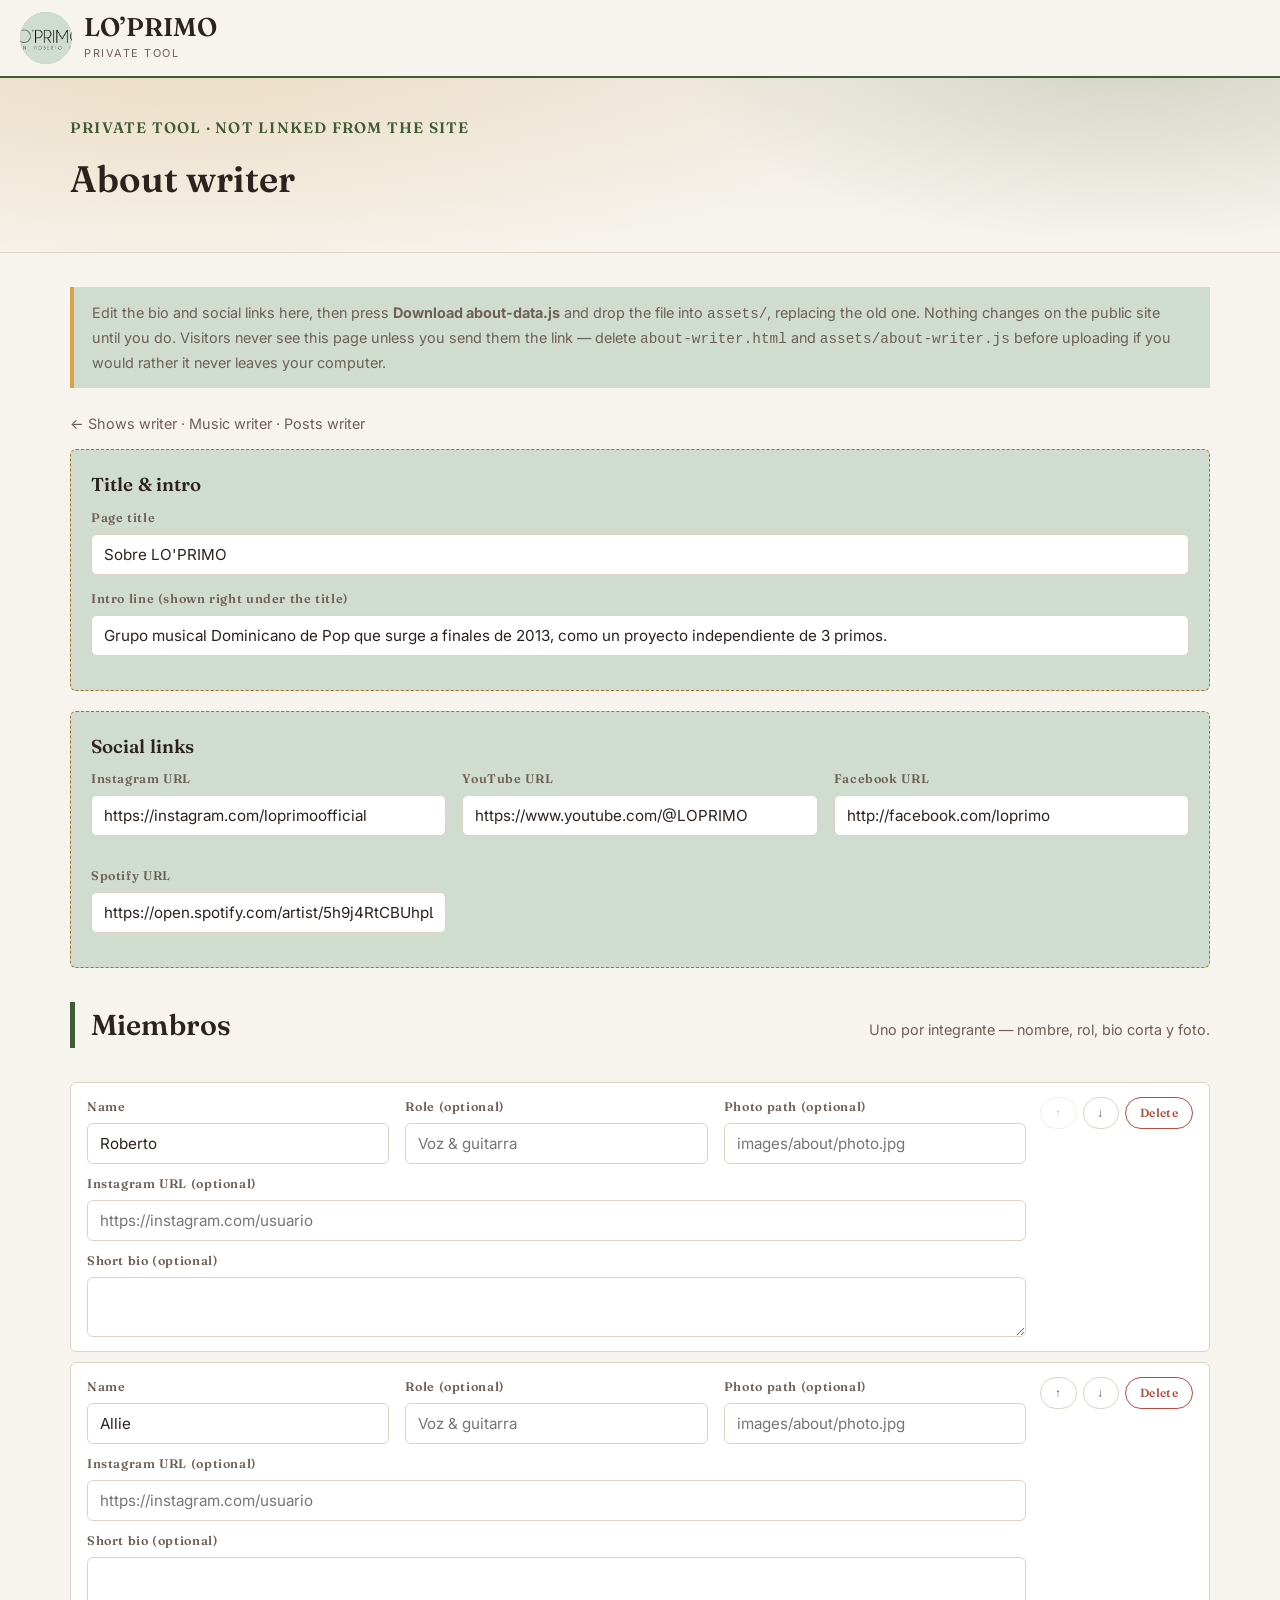
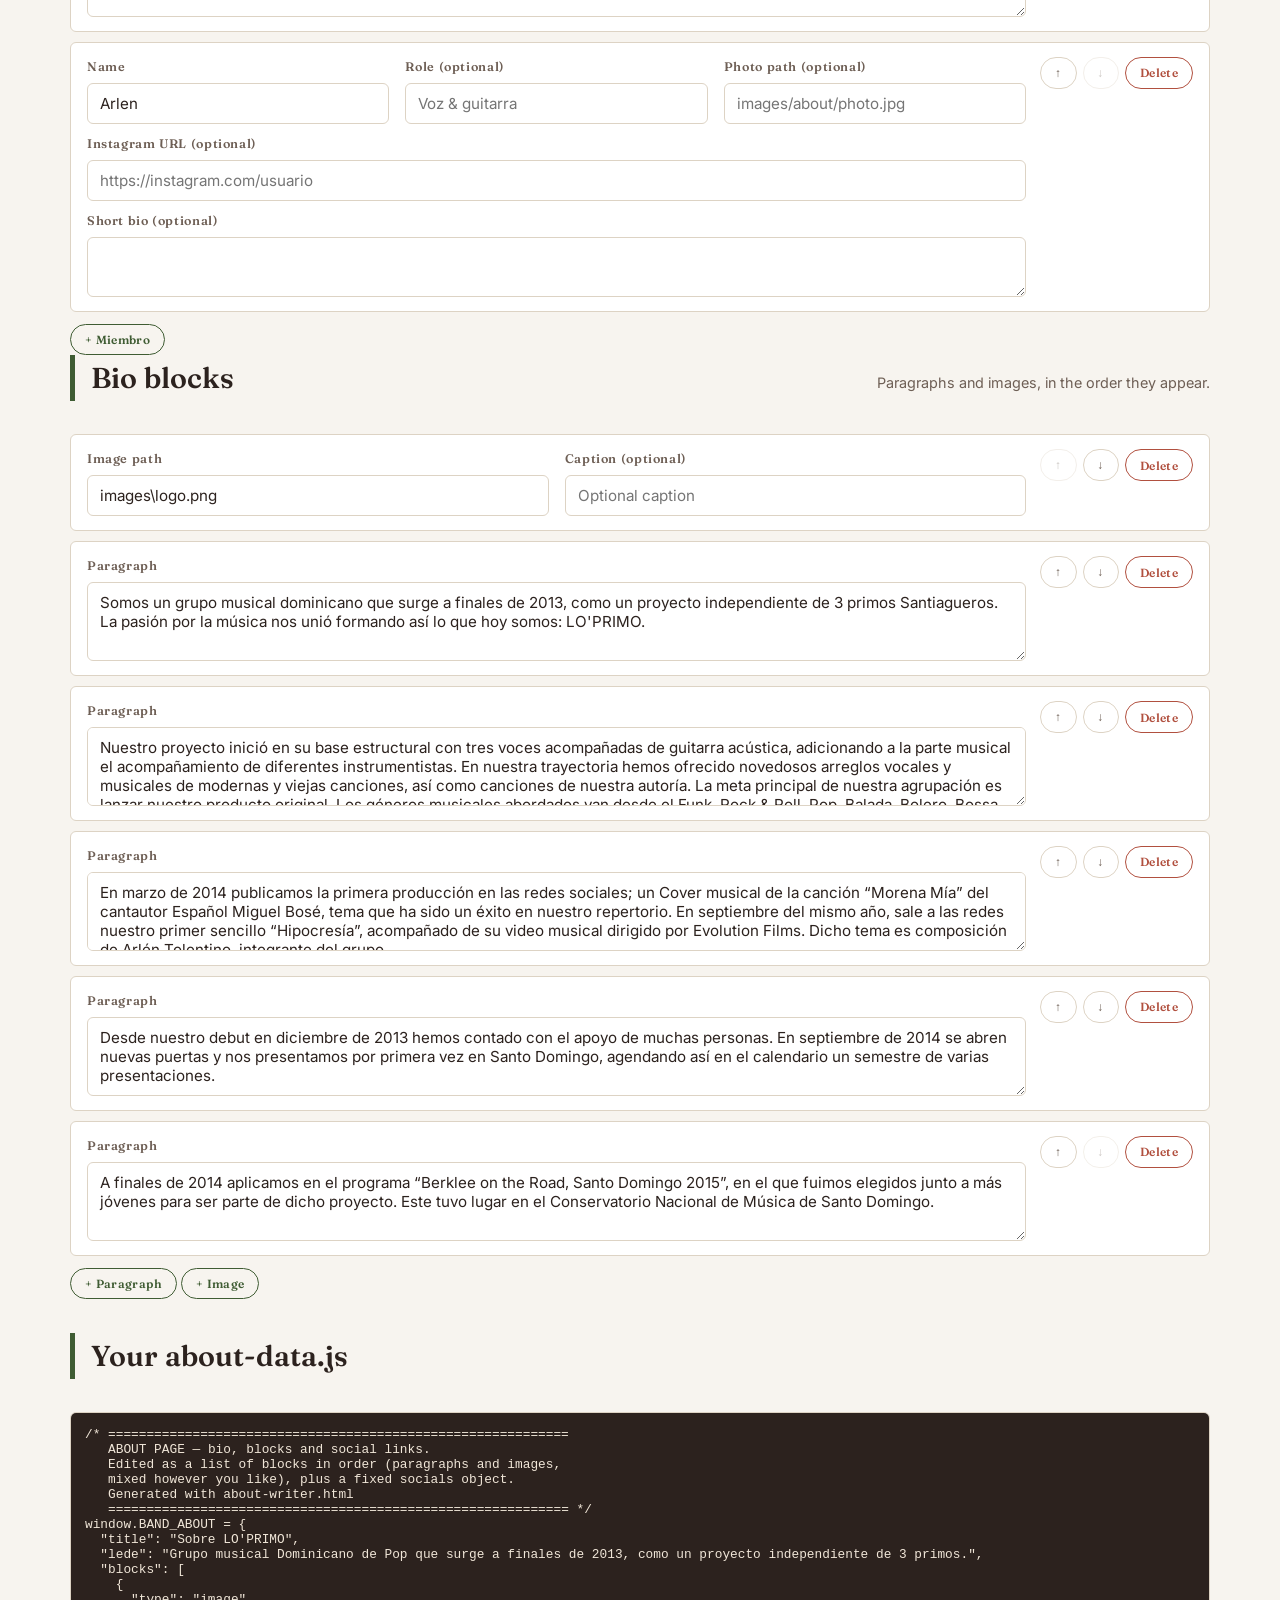
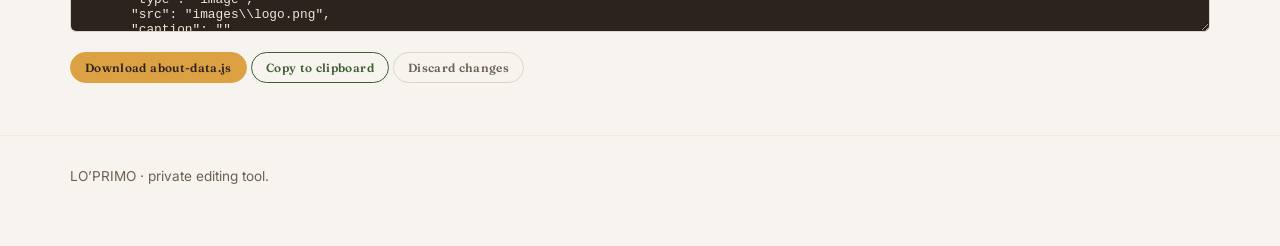
==== about-writer.html @ 21a0bb9d "Lo Primo Website Live!" ====
<!DOCTYPE html>
<html lang="en" data-theme="light">
<head>
  <meta charset="utf-8">
  <meta name="viewport" content="width=device-width, initial-scale=1">
  <title>About writer | LO'PRIMO</title>
  <link rel="preconnect" href="https://fonts.googleapis.com">
  <link rel="preconnect" href="https://fonts.gstatic.com" crossorigin>
  <link href="https://fonts.googleapis.com/css2?family=Fraunces:opsz,wght@9..144,500;9..144,600;9..144,700&family=Inter:wght@400;600;700&display=swap" rel="stylesheet">
  <link rel="stylesheet" href="assets/style.css">
</head>
<body>
  <header class="site-header">
    <div class="header-row">
      <a class="brand" href="index.html">
        <span class="crest">
          <img src="images/logo.png" alt="LO'PRIMO logo" onerror="this.remove()">
          <span class="crest-fallback">LP</span>
        </span>
        <span class="brand-text">
          <span class="brand-name">LO&#8217;PRIMO</span>
          <div class="brand-sub">Private tool</div>
        </span>
      </a>
    </div>
  </header>

  <main>
  <section class="hero" style="padding:38px 0 28px">
    <div class="wrap">
      <div class="hero-kicker">Private tool &middot; not linked from the site</div>
      <h1 style="font-size:clamp(1.6rem,3.5vw,2.3rem)">About <span class="accent">writer</span></h1>
    </div>
  </section>

  <section class="section" style="padding-top:34px">
    <div class="wrap">
      <div class="writer-note">
        Edit the bio and social links here, then press <b>Download about-data.js</b> and drop the
        file into <code>assets/</code>, replacing the old one. Nothing changes on the public site
        until you do. Visitors never see this page unless you send them the link &mdash; delete
        <code>about-writer.html</code> and <code>assets/about-writer.js</code> before uploading if
        you would rather it never leaves your computer.
      </div>
      <div class="writer-note hidden" id="amDraftNote">You have unsaved changes from a previous session, loaded below.</div>

      <p class="section-note">&larr; <a href="shows-writer.html">Shows writer</a> &middot; <a href="music-writer.html">Music writer</a> &middot; <a href="posts-writer.html">Posts writer</a></p>

      <div class="editor-panel">
        <h3>Title &amp; intro</h3>
        <div class="field">
          <label for="amTitle">Page title</label>
          <input id="amTitle" type="text" placeholder="Sobre LO'PRIMO">
        </div>
        <div class="field">
          <label for="amLede">Intro line (shown right under the title)</label>
          <input id="amLede" type="text" placeholder="One or two lines that set the tone.">
        </div>
      </div>

      <div class="editor-panel">
        <h3>Social links</h3>
        <div class="writer-grid">
          <div class="field">
            <label for="amInstagram">Instagram URL</label>
            <input id="amInstagram" type="text" placeholder="https://instagram.com/loprimofficial">
          </div>
          <div class="field">
            <label for="amYoutube">YouTube URL</label>
            <input id="amYoutube" type="text" placeholder="https://www.youtube.com/@LOPRIMO">
          </div>
          <div class="field">
            <label for="amFacebook">Facebook URL</label>
            <input id="amFacebook" type="text" placeholder="https://facebook.com/loprimo">
          </div>
          <div class="field">
            <label for="amSpotify">Spotify URL</label>
            <input id="amSpotify" type="text" placeholder="https://open.spotify.com/artist/...">
          </div>
        </div>
      </div>

      <div class="section-head" style="margin-top:34px"><h2>Miembros</h2>
        <span class="section-note">Uno por integrante &mdash; nombre, rol, bio corta y foto.</span>
      </div>
      <div id="amMembers"></div>
      <div class="news-edit-row" style="margin-top:12px">
        <button class="btn btn-small" id="amAddMember">+ Miembro</button>
      </div>

      <div class="section-head"><h2>Bio blocks</h2>
        <span class="section-note">Paragraphs and images, in the order they appear.</span>
      </div>
      <div id="amBlocks"></div>
      <div class="news-edit-row" style="margin-top:12px">
        <button class="btn btn-small" id="amAddP">+ Paragraph</button>
        <button class="btn btn-small" id="amAddImg">+ Image</button>
      </div>

      <div class="section-head" style="margin-top:34px"><h2>Your about-data.js</h2></div>
      <textarea class="writer-output" id="amOutput" readonly spellcheck="false"></textarea>
      <div class="news-edit-row" style="margin-top:12px">
        <button class="btn btn-solid btn-small" id="amDownload">Download about-data.js</button>
        <button class="btn btn-small" id="amCopy">Copy to clipboard</button>
        <button class="btn btn-ghost btn-small" id="amReset">Discard changes</button>
      </div>
    </div>
  </section>
  </main>

  <footer class="site-footer">
    <div class="wrap"><div>LO&#8217;PRIMO &middot; private editing tool.</div></div>
  </footer>

  <script src="assets/about-data.js"></script>
  <script src="assets/about-writer.js"></script>
</body>
</html>
---- assets/style.css ----
/* ============================================================
   LO'PRIMO — official band site styles
   Design language: warm, earthy, organic. Soft sand grounds,
   espresso structure, sage neutrals, amber gold accent used
   sparingly for anything actionable (streaming links, submit).
   Built on the same component system as the site this replaced —
   header/nav, hero, section, cards, writer tools — just re-themed
   and re-purposed for a band instead of a fantasy league.
   ============================================================ */

:root{
  --sand:#F7F4EF;
  --sand-dim:#F0EBE2;
  --paper:#FFFFFF;

  --espresso:#2C221E;
  --espresso-soft:#6E5F55;
  --line:#DDD3C4;

  --sage:#D1DCD0;
  --sage-dark:#A9BBA6;

  --amber:#DCA143;
  --amber-light:#EBBE72;
  --amber-dark:#A9721F;
  --amber-ink:#2a1e05;

  --terracotta:#B1503F;

  --olive:#3F5C33;
  --olive-light:#5C7C4C;
  --olive-dark:#2B4023;

  --font-display:'Fraunces', Georgia, 'Times New Roman', serif;
  --font-body:'Inter', -apple-system, 'Segoe UI', sans-serif;

  --radius:6px;
  --shadow-lo: 0 1px 0 rgba(44,34,30,.08);
  --shadow-md: 0 12px 30px rgba(44,34,30,.12);
}

/* Brand identity is this warm, light palette on purpose — it does not
   flip with the visitor's system dark-mode preference. */
@media (prefers-color-scheme: dark){
  :root:not([data-theme="dark"]){
    --sand:#F7F4EF; --sand-dim:#F0EBE2; --paper:#FFFFFF;
  }
}
:root[data-theme="light"]{
  --sand:#F7F4EF; --sand-dim:#F0EBE2; --paper:#FFFFFF;
}

*,*::before,*::after{ box-sizing:border-box; }
html{ -webkit-text-size-adjust:100%; }
body{
  margin:0;
  background:var(--sand);
  color:var(--espresso);
  font-family:var(--font-body);
  font-size:16px;
  line-height:1.6;
  min-height:100vh;
}
img{ max-width:100%; display:block; }
a{ color:inherit; text-decoration:none; }
button{ font-family:inherit; }
h1,h2,h3,h4{
  font-family:var(--font-display);
  font-weight:600;
  letter-spacing:.005em;
  margin:0 0 .4em;
  color:var(--espresso);
}
:focus-visible{
  outline:3px solid var(--amber);
  outline-offset:2px;
}
.wrap{
  max-width:1180px;
  margin:0 auto;
  padding:0 20px;
}
.hidden{ display:none !important; }

/* ---------- crest / logo placeholder ---------- */
.crest{
  --crest-size: 52px;
  --crest-clip: none;
  --crest-round: 50%;
  display:inline-block;
  width:var(--crest-size);
  height:var(--crest-size);
  position:relative;
  flex:none;
}
.crest img{
  position:relative; z-index:2;
  width:100%; height:100%;
  object-fit:cover;
  clip-path: var(--crest-clip);
  border-radius: var(--crest-round, 0);
  background:var(--sage);
}
.crest .crest-fallback{
  position:absolute; inset:0;
  clip-path: var(--crest-clip);
  border-radius: var(--crest-round, 0);
  background:linear-gradient(160deg, var(--sage), var(--sand-dim));
  border:1px solid var(--sage-dark);
  display:flex; align-items:center; justify-content:center;
  font-family:var(--font-display);
  color:var(--olive);
  font-size:calc(var(--crest-size) * .34);
  letter-spacing:.02em;
}
.crest.crest-lg{ --crest-size:120px; }
.crest.crest-lg .crest-fallback{ font-size:38px; }

/* ---------- full logo (public site header) ---------- */
.brand-logo{
  display:block;
  height:46px;
  width:auto;
}
@media (max-width:480px){
  .brand-logo{ height:36px; }
}

/* ---------- header / nav ---------- */
.site-header{
  position:sticky; top:0; z-index:40;
  background:var(--sand);
  border-bottom:2px solid var(--olive);
}
.header-row{
  display:flex; align-items:center; gap:14px;
  padding:12px 20px;
}
.brand{ display:flex; align-items:center; gap:12px; min-width:0; }
.brand-text{ min-width:0; }
.brand-name{
  font-family:var(--font-display);
  font-weight:600;
  font-size:clamp(1.15rem, 2.4vw, 1.6rem);
  line-height:1.05;
  color:var(--espresso);
  white-space:nowrap;
  overflow:hidden;
  text-overflow:ellipsis;
}
.brand-name .accent{ color:var(--olive); }
.brand-sub{
  font-size:.68rem;
  letter-spacing:.14em;
  text-transform:uppercase;
  color:var(--espresso-soft);
  margin-top:2px;
}
.nav-toggle{
  margin-left:auto;
  background:none; border:1px solid var(--line); color:var(--espresso);
  width:40px; height:40px; border-radius:var(--radius);
  display:none; align-items:center; justify-content:center; cursor:pointer;
}
.nav-toggle svg{ width:20px; height:20px; }
.site-nav{
  display:flex; align-items:center; gap:2px;
  margin-left:8px; flex-wrap:wrap;
}
.site-nav a{
  display:block;
  padding:10px 14px;
  font-family:var(--font-display);
  font-weight:600;
  font-size:.92rem;
  letter-spacing:.02em;
  color:var(--espresso-soft);
  border-bottom:3px solid transparent;
  white-space:nowrap;
}
.site-nav a:hover{ color:var(--espresso); }
.site-nav a.active{
  color:var(--espresso);
  border-bottom-color:var(--olive);
}

@media (max-width:860px){
  .nav-toggle{ display:flex; }
  .site-nav{
    flex-basis:100%;
    display:none;
    flex-direction:column;
    gap:0;
    border-top:1px solid var(--line);
    margin-top:10px;
    padding-top:6px;
  }
  .site-nav.open{ display:flex; }
  .site-nav a{ padding:12px 4px; border-bottom:1px solid var(--sand-dim); }
  .header-row{ flex-wrap:wrap; }
}

/* ---------- hero ---------- */
.hero{
  position:relative;
  padding:56px 0 44px;
  background:
    radial-gradient(760px 320px at 88% -15%, rgba(63,92,51,.16), transparent 60%),
    radial-gradient(1100px 420px at 15% -10%, rgba(220,161,67,.18), transparent 60%),
    linear-gradient(180deg, var(--sand-dim), var(--sand));
  border-bottom:1px solid var(--line);
}
.hero-inner{
  display:flex; align-items:center; gap:28px; flex-wrap:wrap;
}
.hero-text h1{
  font-size:clamp(2.2rem, 5.5vw, 4rem);
  line-height:1.02;
}
.hero-text h1 .accent{ color:var(--olive); }
.hero-kicker{
  font-family:var(--font-display);
  font-weight:600;
  color:var(--olive);
  font-size:.95rem;
  letter-spacing:.08em;
  text-transform:uppercase;
  margin-bottom:10px;
}
.hero-text p{
  color:var(--espresso-soft);
  max-width:58ch;
  margin:14px 0 0;
  font-size:1.05rem;
}
.hero-actions{
  display:flex; gap:12px; margin-top:22px; flex-wrap:wrap;
}

/* ---------- section shell ---------- */
.section{ padding:52px 0; }
.section + .section{ border-top:1px solid var(--sand-dim); }
.section-head{
  display:flex; align-items:baseline; justify-content:space-between;
  gap:16px; margin-bottom:22px; flex-wrap:wrap;
}
.section-head h2{
  font-size:1.8rem;
  position:relative;
  padding-left:16px;
  border-left:5px solid var(--olive);
}
.section-note{ color:var(--espresso-soft); font-size:.9rem; }

/* ---------- generic card grid (shows / singles / posts) ---------- */
.card-grid{
  display:grid;
  grid-template-columns:repeat(auto-fill, minmax(280px,1fr));
  gap:18px;
}
.card{
  background:var(--paper);
  border:1px solid var(--line);
  border-radius:var(--radius);
  padding:20px 20px 24px;
  display:flex; flex-direction:column; gap:8px;
  box-shadow:var(--shadow-lo);
  transition:transform .15s ease, box-shadow .15s ease;
}
.card:hover{ transform:translateY(-3px); box-shadow:var(--shadow-md); }
.card .eyebrow{
  font-family:var(--font-display);
  font-weight:600;
  color:var(--olive);
  font-size:.78rem;
  letter-spacing:.06em;
  text-transform:uppercase;
}
.card h3{ font-size:1.2rem; }
.card p{ color:var(--espresso-soft); margin:0; font-size:.94rem; }

.btn{
  display:inline-flex; align-items:center; gap:8px;
  font-family:var(--font-display);
  font-weight:600;
  letter-spacing:.03em;
  font-size:.85rem;
  padding:11px 20px;
  border-radius:24px;
  border:1px solid var(--olive);
  background:transparent;
  color:var(--olive);
  cursor:pointer;
  transition:background .15s ease, color .15s ease, transform .1s ease;
}
.btn:hover{ background:var(--olive); color:var(--paper); }
.btn:active{ transform:translateY(1px); }
.btn-solid{
  background:var(--amber);
  color:var(--espresso);
  border-color:var(--amber);
}
.btn-solid:hover{ background:var(--amber-light); color:var(--espresso); }
.btn-ghost{
  border-color:var(--line);
  color:var(--espresso-soft);
}
.btn-ghost:hover{ background:var(--sand-dim); color:var(--espresso); }
.btn-small{ padding:7px 14px; font-size:.74rem; border-radius:20px; }
.btn-danger{ border-color:var(--terracotta); color:var(--terracotta); }
.btn-danger:hover{ background:var(--terracotta); color:var(--paper); }

.field{ display:flex; flex-direction:column; gap:6px; margin-bottom:14px; }
.field label{
  font-family:var(--font-display);
  font-weight:600;
  font-size:.78rem;
  letter-spacing:.05em;
  color:var(--espresso-soft);
}
.field input, .field textarea{
  background:var(--paper);
  border:1px solid var(--line);
  color:var(--espresso);
  padding:10px 12px;
  border-radius:var(--radius);
  font-family:var(--font-body);
  font-size:.95rem;
  resize:vertical;
}
.field input:focus, .field textarea:focus{ border-color:var(--amber); outline:none; }

/* ---------- custom select (styled dropdown, replaces native <select>) ---------- */
.custom-select{ position:relative; }
.custom-select-btn{
  width:100%;
  display:flex; align-items:center; justify-content:space-between; gap:10px;
  background:var(--paper);
  border:1px solid var(--line);
  color:var(--espresso);
  padding:10px 12px;
  border-radius:var(--radius);
  font-family:var(--font-body);
  font-size:.95rem;
  text-align:left;
  cursor:pointer;
  transition:border-color .15s ease;
}
.custom-select-btn:hover{ border-color:var(--amber-dark); }
.custom-select-btn:focus-visible{ outline:none; border-color:var(--amber); }
.custom-select.open .custom-select-btn{ border-color:var(--amber); }
.custom-select-arrow{ width:16px; height:16px; flex:none; color:var(--espresso-soft); transition:transform .15s ease; }
.custom-select.open .custom-select-arrow{ transform:rotate(180deg); color:var(--amber-dark); }
.custom-select-list{
  position:absolute;
  left:0; right:0; top:calc(100% + 6px);
  background:var(--paper);
  border:1px solid var(--amber-dark);
  border-radius:var(--radius);
  box-shadow:var(--shadow-md);
  padding:6px;
  list-style:none;
  margin:0;
  z-index:30;
  max-height:220px;
  overflow-y:auto;
}
.custom-select-list[hidden]{ display:none; }
.custom-select-list li{
  padding:9px 10px;
  border-radius:var(--radius);
  color:var(--espresso);
  font-size:.92rem;
  line-height:1.3;
  cursor:pointer;
}
.custom-select-list li:hover,
.custom-select-list li.active{ background:rgba(220,161,67,.18); }
.custom-select-list li[aria-selected="true"]{ color:var(--amber-dark); font-weight:600; }

.editor-panel{
  background:var(--sage);
  border:1px dashed var(--amber-dark);
  padding:20px;
  margin-bottom:20px;
  border-radius:var(--radius);
}
.toast{
  position:fixed; bottom:20px; left:50%; transform:translateX(-50%);
  background:var(--espresso);
  border:1px solid var(--amber);
  color:var(--sand);
  padding:12px 20px;
  border-radius:var(--radius);
  font-size:.9rem;
  z-index:100;
  box-shadow:var(--shadow-md);
  transition:opacity .25s ease, transform .25s ease;
}
.toast.hide{ opacity:0; transform:translate(-50%, 8px); pointer-events:none; }
.toast.err{ border-color:var(--terracotta); }

/* ---------- writer tools (private, not linked from the public nav) ---------- */
.writer-note{
  background:var(--sage);
  border-left:4px solid var(--amber);
  padding:14px 18px;
  margin-bottom:24px;
  font-size:.9rem;
  color:var(--espresso-soft);
}
.writer-grid{
  display:grid;
  grid-template-columns:repeat(auto-fit, minmax(280px,1fr));
  gap:16px;
}
.writer-row{
  display:flex; gap:14px; align-items:flex-start; flex-wrap:wrap;
  border:1px solid var(--line);
  background:var(--paper);
  padding:14px 16px;
  margin-bottom:10px;
  border-radius:var(--radius);
}
.writer-row-main{ flex:1; min-width:220px; }
.writer-row-actions{ display:flex; gap:6px; flex-wrap:wrap; }
.writer-row-actions .btn[disabled]{ opacity:.35; cursor:not-allowed; }
.writer-output{
  width:100%;
  min-height:220px;
  background:var(--espresso);
  border:1px solid var(--line);
  color:#f0e6d8;
  font-family:ui-monospace, SFMono-Regular, Menlo, monospace;
  font-size:.8rem;
  padding:14px;
  border-radius:var(--radius);
}
.field-saved{ background-color:rgba(220,161,67,.28) !important; }

/* ---------- video embed (YouTube singles) ---------- */
.video-embed{
  position:relative;
  width:100%;
  aspect-ratio:16/9;
  background:var(--espresso);
  border-radius:var(--radius);
  overflow:hidden;
  border:1px solid var(--line);
}
.video-embed iframe{
  position:absolute; inset:0; width:100%; height:100%; border:0;
}

/* ---------- streaming links row ---------- */
.streaming-row{
  display:flex; gap:10px; flex-wrap:wrap; margin-top:6px;
}
.streaming-btn{
  display:inline-flex; align-items:center; gap:8px;
  padding:8px 16px;
  border-radius:20px;
  font-size:.82rem;
  font-family:var(--font-display);
  font-weight:600;
  border:1px solid var(--line);
  color:var(--espresso);
  background:var(--sand-dim);
  transition:border-color .15s ease, background .15s ease, color .15s ease;
}
.streaming-btn svg{ width:16px; height:16px; }
.streaming-btn:hover{
  border-color:var(--amber-dark);
  background:var(--amber);
  color:var(--espresso);
}

/* ---------- single / show cards ---------- */
.single-card{ gap:14px; }
.single-cover{
  width:100%; aspect-ratio:1/1; border-radius:var(--radius);
  overflow:hidden; background:var(--sage); position:relative;
}
.single-cover img{ width:100%; height:100%; object-fit:cover; }
.single-cover .crest-fallback{ position:absolute; inset:0; border-radius:0; }

/* ---------- band member cards (about page) ---------- */
.member-card{ gap:14px; text-align:center; }
.member-photo{
  width:100%; aspect-ratio:1/1; border-radius:var(--radius);
  overflow:hidden; background:var(--sage); position:relative;
}
.member-photo img{ width:100%; height:100%; object-fit:cover; }
.member-photo .crest-fallback{ position:absolute; inset:0; border-radius:0; font-size:2.4rem; align-items:center; justify-content:center; }
.member-card h3{ margin-top:2px; }
.member-card .eyebrow{ margin-bottom:-4px; }
.member-social{ justify-content:center; margin-top:2px; }

.show-card{
  display:flex; gap:18px; align-items:center; flex-wrap:wrap;
  background:var(--paper); border:1px solid var(--line); border-radius:var(--radius);
  padding:18px 20px; margin-bottom:12px;
}
.show-date{
  font-family:var(--font-display); font-weight:700;
  color:var(--olive);
  text-align:center;
  min-width:74px;
  border-right:1px solid var(--line);
  padding-right:16px;
}
.show-date .d{ display:block; font-size:1.5rem; line-height:1; }
.show-date .m{ display:block; font-size:.75rem; letter-spacing:.08em; text-transform:uppercase; margin-top:2px; }
.show-main{ flex:1; min-width:180px; }
.show-main h3{ font-size:1.1rem; margin-bottom:2px; }
.show-main .venue{ color:var(--espresso-soft); font-size:.92rem; }
.show-tag{
  font-family:var(--font-display); font-size:.72rem; letter-spacing:.05em;
  text-transform:uppercase; padding:3px 10px; border-radius:20px;
  background:var(--sage); color:var(--espresso); border:1px solid var(--sage-dark);
}
.show-tag.past{ background:var(--sand-dim); color:var(--espresso-soft); border-color:var(--line); }

/* ---------- next-show banner (home) ---------- */
.next-show-banner{
  position:relative;
  overflow:hidden;
  display:flex; align-items:center; flex-wrap:wrap; gap:22px;
  background:var(--espresso);
  border-radius:var(--radius);
  padding:26px 28px;
}
.next-show-banner::before{
  content:"";
  position:absolute; inset:0;
  background:radial-gradient(560px 220px at 90% -25%, rgba(92,124,76,.5), transparent 60%);
  pointer-events:none;
}
.nsb-info{ flex:1; min-width:200px; position:relative; }
.nsb-label{
  font-family:var(--font-display); font-weight:600;
  color:var(--olive-light);
  font-size:.78rem; letter-spacing:.09em; text-transform:uppercase;
  margin-bottom:6px;
}
.nsb-info h3{ color:var(--sand); font-size:1.5rem; margin-bottom:2px; }
.nsb-info .venue{ color:var(--sand-dim); opacity:.75; font-size:.92rem; }
.nsb-countdown{ display:flex; gap:8px; position:relative; }
.nsb-unit{
  display:flex; flex-direction:column; align-items:center;
  background:rgba(255,255,255,.07);
  border:1px solid rgba(255,255,255,.14);
  border-radius:var(--radius);
  min-width:56px;
  padding:8px 6px;
}
.nsb-num{ font-family:var(--font-display); font-weight:700; font-size:1.4rem; color:var(--sand); line-height:1; }
.nsb-label-sm{ font-size:.6rem; letter-spacing:.07em; text-transform:uppercase; color:var(--sand-dim); opacity:.7; margin-top:3px; }
.nsb-cta{ position:relative; flex:none; }
@media (max-width:640px){
  .next-show-banner{ padding:20px; }
  .nsb-unit{ min-width:46px; padding:6px 4px; }
  .nsb-num{ font-size:1.15rem; }
}

/* ---------- filter tabs (shows page) ---------- */
.filter-tabs{ display:flex; gap:8px; margin-bottom:24px; flex-wrap:wrap; }
.filter-tab{
  font-family:var(--font-display); font-weight:600; font-size:.82rem;
  letter-spacing:.02em;
  padding:9px 18px;
  border-radius:20px;
  border:1px solid var(--line);
  background:var(--paper);
  color:var(--espresso-soft);
  cursor:pointer;
  transition:border-color .15s ease, background .15s ease, color .15s ease;
}
.filter-tab:hover{ border-color:var(--olive); color:var(--espresso); }
.filter-tab.active{ background:var(--olive); border-color:var(--olive); color:var(--sand); }

/* ---------- instagram embed grid ---------- */
.ig-grid{
  display:grid;
  grid-template-columns:repeat(auto-fill, minmax(300px,1fr));
  gap:22px;
}
.ig-grid .instagram-media{ margin:0 !important; width:100% !important; }
.ig-fallback{
  background:var(--paper); border:1px solid var(--line); border-radius:var(--radius);
  padding:20px; display:flex; flex-direction:column; gap:8px;
}
.ig-fallback .eyebrow{ font-family:var(--font-display); font-weight:600; color:var(--amber-dark); font-size:.78rem; letter-spacing:.06em; text-transform:uppercase; }

/* ---------- about / bio ---------- */
.bio-lede{
  font-size:1.15rem;
  color:var(--espresso);
  border-left:3px solid var(--olive);
  padding-left:16px;
  margin:0 0 26px;
  max-width:62ch;
}
.article{ max-width:68ch; }
.article p{ color:var(--espresso-soft); margin:0 0 1.15em; font-size:1rem; }
.article-figure{
  margin:0 0 26px;
  border:1px solid var(--line);
  background:var(--sand-dim);
  border-radius:var(--radius);
  overflow:hidden;
}
.article-figure img{ width:100%; }
.article-figure figcaption{
  padding:10px 14px;
  font-size:.82rem;
  color:var(--espresso-soft);
}

.social-row{
  display:flex; gap:10px; align-items:center; flex-wrap:wrap; margin-top:18px;
}
.social-link{
  display:inline-flex; align-items:center; justify-content:center;
  width:38px; height:38px;
  border-radius:50%;
  border:1px solid var(--line);
  color:var(--espresso-soft);
  background:var(--paper);
  transition:border-color .15s ease, color .15s ease, background-color .15s ease;
}
.social-link svg{ width:18px; height:18px; }
.social-link:hover{
  color:var(--espresso);
  border-color:var(--amber-dark);
  background:var(--amber);
}

/* ---------- footer ---------- */
.site-footer{
  border-top:1px solid var(--sand-dim);
  padding:30px 0 60px;
  color:var(--espresso-soft);
  font-size:.85rem;
}
.site-footer .wrap{
  display:flex; justify-content:space-between; gap:20px; flex-wrap:wrap; align-items:center;
}
.footer-social{ display:flex; gap:10px; align-items:center; }

@media (max-width:600px){
  .hero{ padding:38px 0 30px; }
  .section{ padding:38px 0; }
  .hide-mobile{ display:none; }
  .show-date{ border-right:none; border-bottom:1px solid var(--line); padding-right:0; padding-bottom:8px; min-width:0; }
}
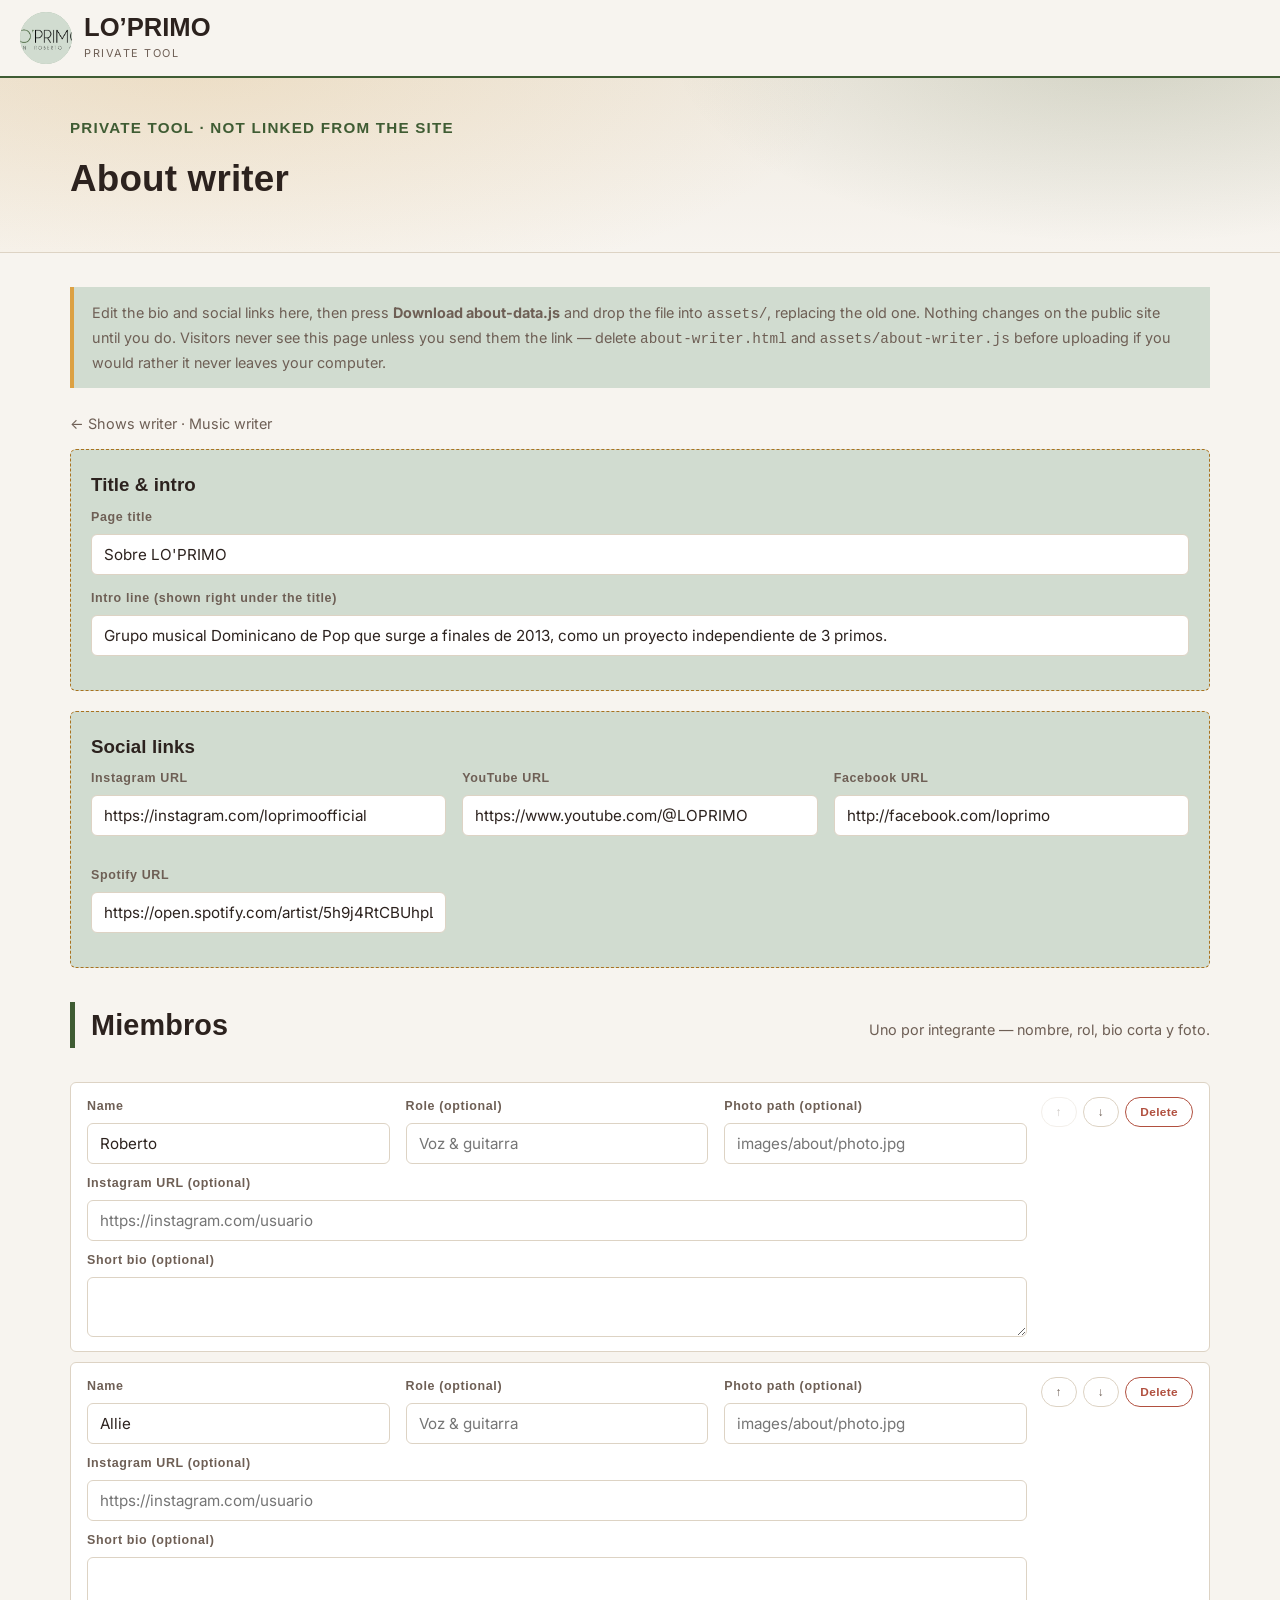
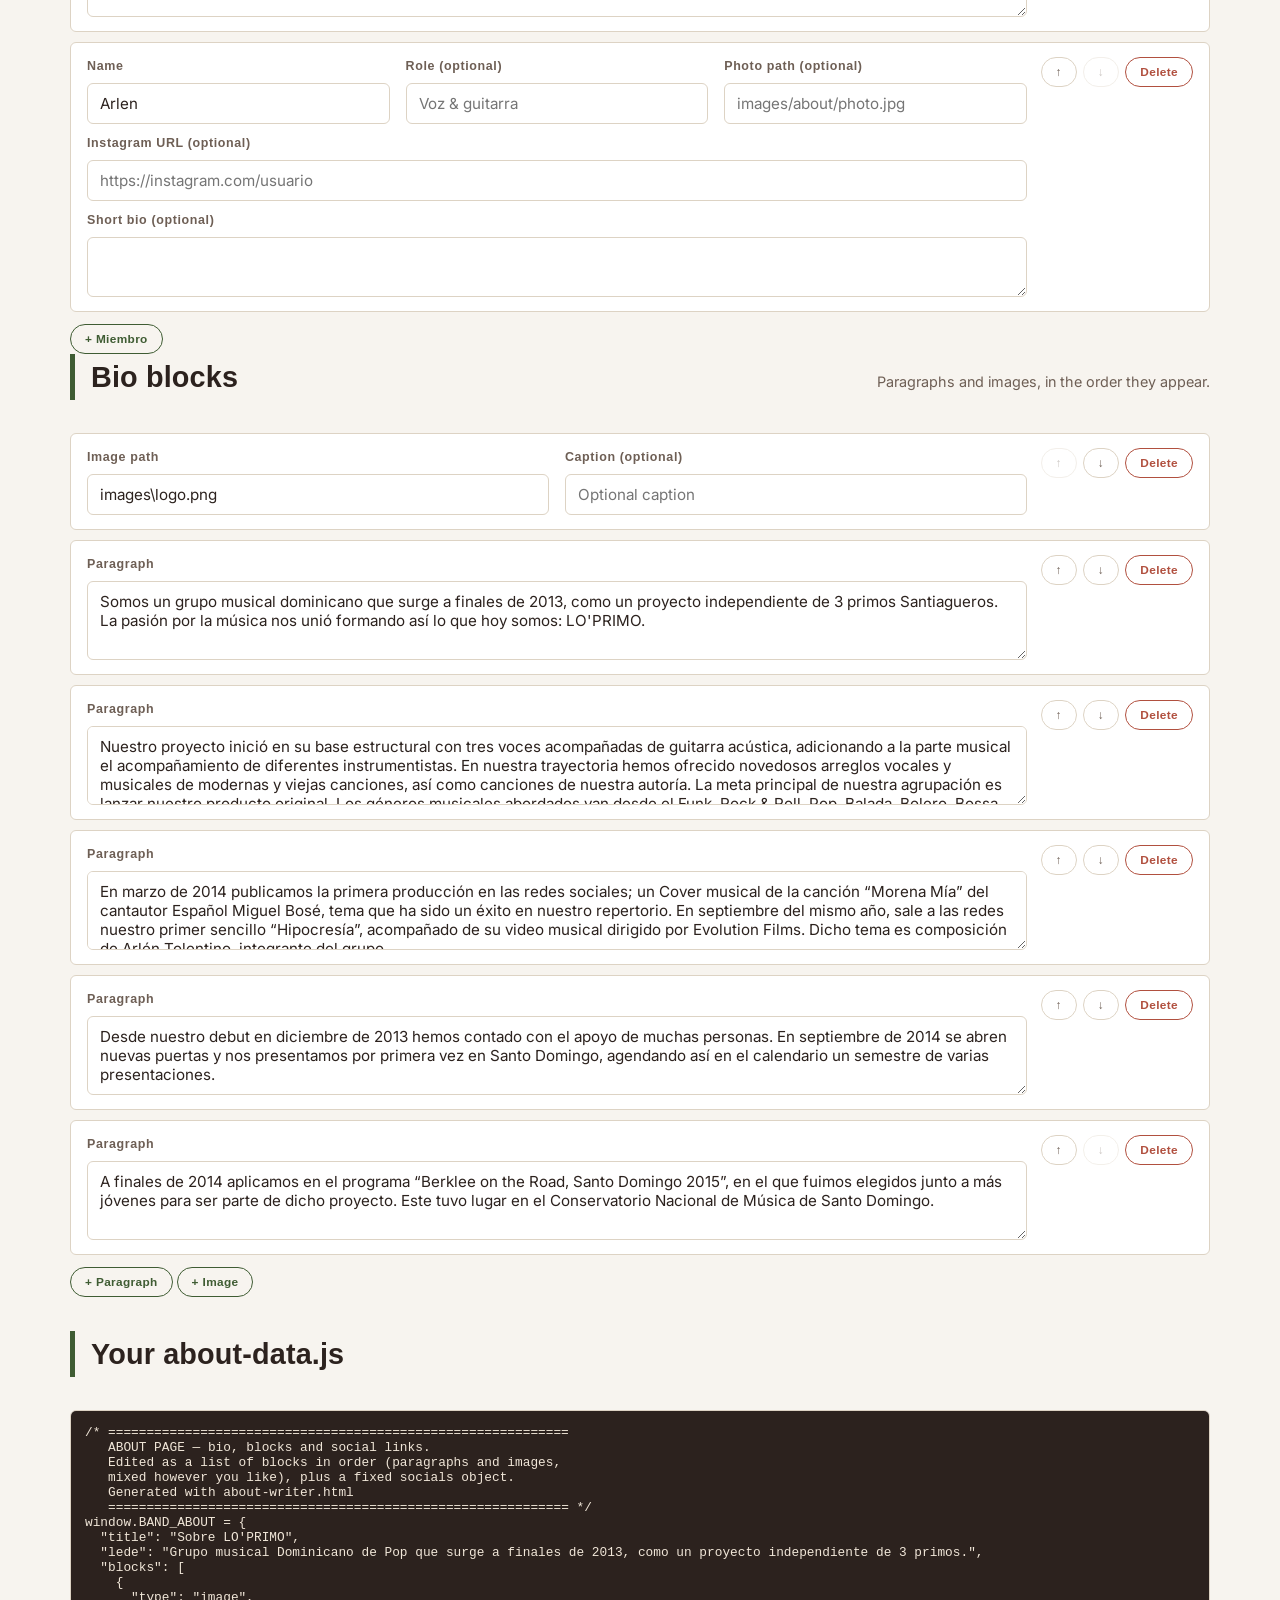
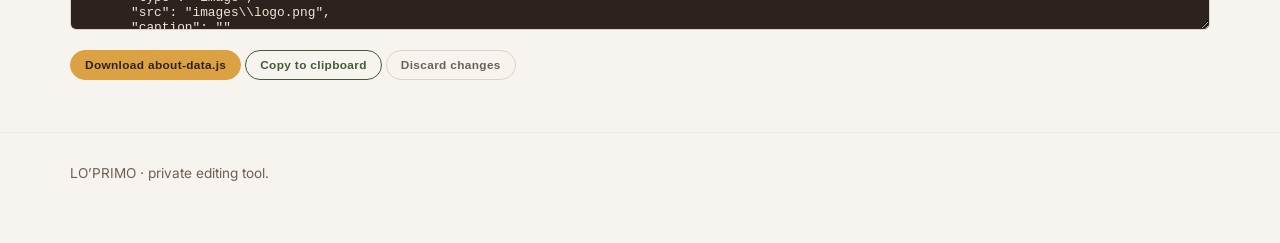
==== commit 13d2b067: "editaje a la pagina para look aestetic" ====
--- a/about-writer.html
+++ b/about-writer.html
@@ -44,7 +44,7 @@
       </div>
       <div class="writer-note hidden" id="amDraftNote">You have unsaved changes from a previous session, loaded below.</div>
 
-      <p class="section-note">&larr; <a href="shows-writer.html">Shows writer</a> &middot; <a href="music-writer.html">Music writer</a> &middot; <a href="posts-writer.html">Posts writer</a></p>
+      <p class="section-note">&larr; <a href="shows-writer.html">Shows writer</a> &middot; <a href="music-writer.html">Music writer</a></p>
 
       <div class="editor-panel">
         <h3>Title &amp; intro</h3>
--- a/assets/style.css
+++ b/assets/style.css
@@ -31,7 +31,7 @@
   --olive-light:#5C7C4C;
   --olive-dark:#2B4023;
 
-  --font-display:'Fraunces', Georgia, 'Times New Roman', serif;
+  --font-display:'Jost', 'Poppins', -apple-system, 'Segoe UI', sans-serif;
   --font-body:'Inter', -apple-system, 'Segoe UI', sans-serif;
 
   --radius:6px;
@@ -133,10 +133,14 @@
   border-bottom:2px solid var(--olive);
 }
 .header-row{
-  display:flex; align-items:center; gap:14px;
+  display:grid;
+  grid-template-columns:auto auto;
+  grid-template-areas:"brand toggle" "nav nav";
+  align-items:center;
+  gap:10px 14px;
   padding:12px 20px;
 }
-.brand{ display:flex; align-items:center; gap:12px; min-width:0; }
+.brand{ grid-area:brand; justify-self:start; display:flex; align-items:center; gap:12px; min-width:0; }
 .brand-text{ min-width:0; }
 .brand-name{
   font-family:var(--font-display);
@@ -157,47 +161,58 @@
   margin-top:2px;
 }
 .nav-toggle{
-  margin-left:auto;
+  grid-area:toggle; justify-self:end;
   background:none; border:1px solid var(--line); color:var(--espresso);
   width:40px; height:40px; border-radius:var(--radius);
-  display:none; align-items:center; justify-content:center; cursor:pointer;
+  display:flex; align-items:center; justify-content:center; cursor:pointer;
 }
 .nav-toggle svg{ width:20px; height:20px; }
 .site-nav{
-  display:flex; align-items:center; gap:2px;
-  margin-left:8px; flex-wrap:wrap;
-}
+  grid-area:nav;
+  display:none;
+  flex-direction:column;
+  gap:0;
+  border-top:1px solid var(--line);
+  margin-top:4px;
+  padding-top:6px;
+}
+.site-nav.open{ display:flex; }
 .site-nav a{
   display:block;
-  padding:10px 14px;
+  padding:12px 4px;
   font-family:var(--font-display);
   font-weight:600;
   font-size:.92rem;
   letter-spacing:.02em;
   color:var(--espresso-soft);
-  border-bottom:3px solid transparent;
+  border-bottom:1px solid var(--sand-dim);
   white-space:nowrap;
 }
 .site-nav a:hover{ color:var(--espresso); }
-.site-nav a.active{
-  color:var(--espresso);
-  border-bottom-color:var(--olive);
-}
-
-@media (max-width:860px){
-  .nav-toggle{ display:flex; }
+.site-nav a.active{ color:var(--espresso); }
+.nav-social{ display:none; }
+
+@media (min-width:861px){
+  .header-row{
+    grid-template-columns:auto 1fr auto;
+    grid-template-areas:"brand nav social";
+  }
+  .nav-toggle{ display:none; }
   .site-nav{
-    flex-basis:100%;
-    display:none;
-    flex-direction:column;
-    gap:0;
-    border-top:1px solid var(--line);
-    margin-top:10px;
-    padding-top:6px;
+    grid-area:nav; justify-self:center;
+    display:flex; flex-direction:row; align-items:center; gap:2px;
+    border-top:none; margin-top:0; padding-top:0;
   }
-  .site-nav.open{ display:flex; }
-  .site-nav a{ padding:12px 4px; border-bottom:1px solid var(--sand-dim); }
-  .header-row{ flex-wrap:wrap; }
+  .site-nav a{
+    padding:10px 14px;
+    border-bottom:3px solid transparent;
+  }
+  .site-nav a.active{ border-bottom-color:var(--olive); }
+  .nav-social{
+    grid-area:social; justify-self:end;
+    display:flex; align-items:center; gap:8px;
+  }
+  .nav-social .social-link{ width:34px; height:34px; }
 }
 
 /* ---------- hero ---------- */
@@ -235,6 +250,82 @@
 }
 .hero-actions{
   display:flex; gap:12px; margin-top:22px; flex-wrap:wrap;
+}
+
+/* ---------- full-bleed photo hero (pagina-live) ---------- */
+.hero-full{
+  position:relative;
+  height:88vh; min-height:480px; max-height:820px;
+  background-size:cover;
+  background-position:center 28%;
+  background-repeat:no-repeat;
+  display:flex; align-items:flex-end;
+  border-bottom:none;
+}
+.hero-full::after{
+  content:"";
+  position:absolute; inset:0;
+  background:linear-gradient(180deg, rgba(44,34,30,.05) 35%, rgba(44,34,30,.82) 100%);
+}
+.hero-full-inner{
+  position:relative; z-index:1;
+  width:100%;
+  padding:0 0 52px;
+  text-align:center;
+}
+.hero-full .hero-kicker{ color:var(--amber-light); }
+.hero-full h1{
+  color:var(--sand);
+  font-size:clamp(2.4rem, 7vw, 5rem);
+  line-height:1;
+  margin-bottom:8px;
+}
+.hero-full p{
+  color:var(--sand-dim);
+  max-width:56ch;
+  margin:0 auto;
+  font-size:1.05rem;
+}
+.scroll-cue{
+  display:flex; justify-content:center;
+  margin-top:28px;
+  animation:scroll-cue-bounce 2.2s ease-in-out infinite;
+}
+.scroll-cue svg{ width:26px; height:26px; color:var(--sand); opacity:.85; }
+@keyframes scroll-cue-bounce{
+  0%,100%{ transform:translateY(0); }
+  50%{ transform:translateY(8px); }
+}
+@media (prefers-reduced-motion: reduce){
+  .scroll-cue{ animation:none; }
+}
+
+/* ---------- spotify embed (pagina-live) ---------- */
+.spotify-embed-wrap{
+  max-width:700px;
+  margin:0 auto;
+  border-radius:12px;
+  overflow:hidden;
+  box-shadow:var(--shadow-md);
+}
+.spotify-embed-wrap iframe{ display:block; width:100%; border:0; }
+
+/* ---------- youtube: one main + a row of secondary videos ---------- */
+.yt-secondary-grid{
+  display:grid;
+  grid-template-columns:1fr 1fr;
+  gap:18px;
+  margin-top:18px;
+}
+.yt-secondary-grid .yt-caption{
+  margin-top:8px;
+  font-size:.88rem;
+  color:var(--espresso-soft);
+  text-align:center;
+}
+@media (max-width:640px){
+  .yt-secondary-grid{ grid-template-columns:1fr; }
+  .hero-full{ height:78vh; min-height:420px; background-position:center 22%; }
 }
 
 /* ---------- section shell ---------- */
